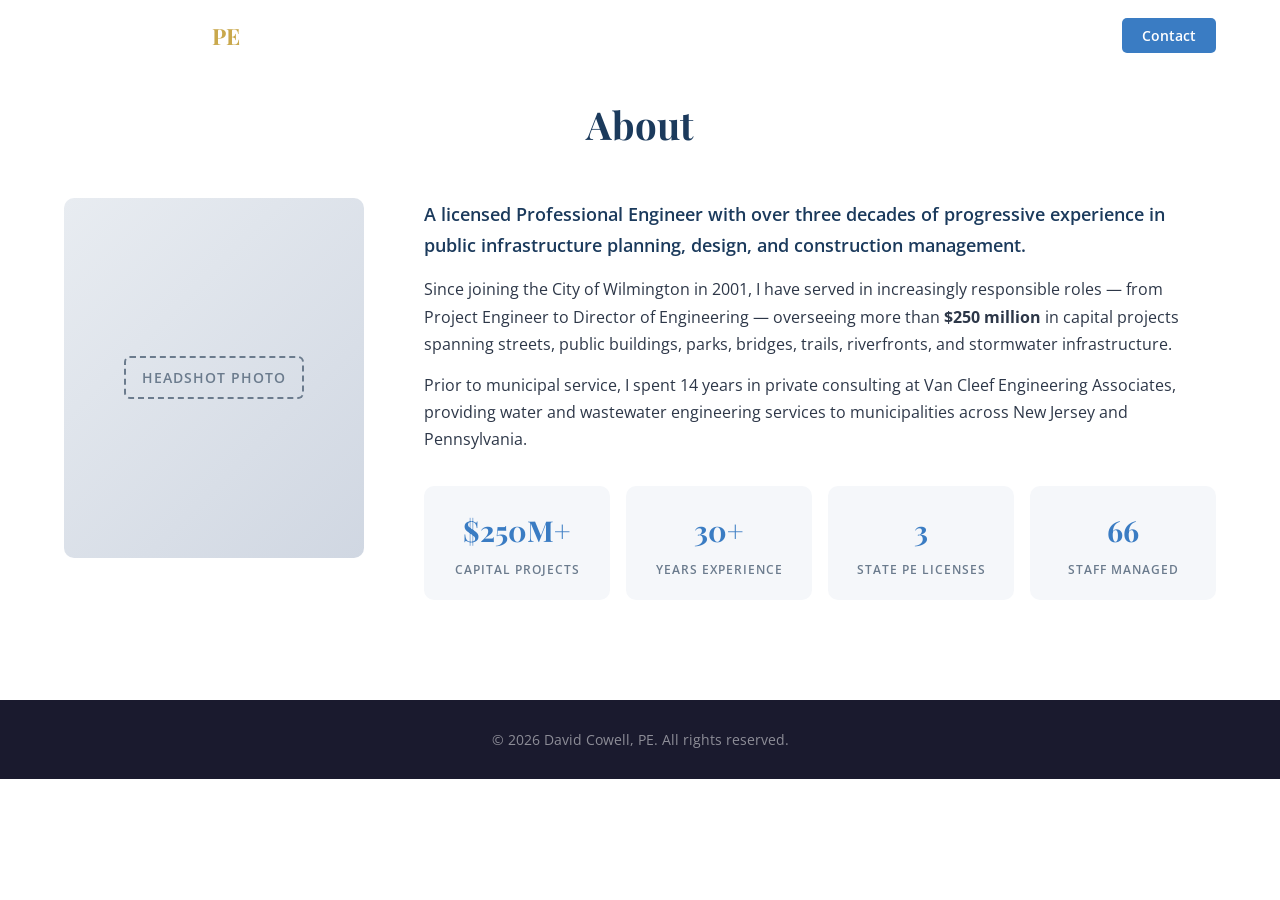
==== about.html @ f08626cd "Convert to multi-page application (MPA) with separate pages for each section" ====
<!DOCTYPE html>
<html lang="en">
<head>
  <meta charset="UTF-8">
  <meta name="viewport" content="width=device-width, initial-scale=1.0">
  <title>About | David Cowell, PE</title>
  <link rel="stylesheet" href="css/style.css">
  <link rel="preconnect" href="https://fonts.googleapis.com">
  <link rel="preconnect" href="https://fonts.gstatic.com" crossorigin>
  <link href="https://fonts.googleapis.com/css2?family=Playfair+Display:wght@400;700&family=Open+Sans:wght@300;400;600;700&display=swap" rel="stylesheet">
</head>
<body>

  <!-- ===================== NAVIGATION ===================== -->
  <nav id="navbar">
    <div class="nav-container">
      <a href="index.html" class="nav-logo">David Cowell, <span>PE</span></a>
      <button class="nav-toggle" aria-label="Toggle navigation">
        <span class="hamburger"></span>
      </button>
      <ul class="nav-links">
        <li><a href="about.html" class="active">About</a></li>
        <li><a href="experience.html">Experience</a></li>
        <li><a href="projects.html">Projects</a></li>
        <li><a href="skills.html">Expertise</a></li>
        <li><a href="education.html">Education</a></li>
        <li><a href="references.html">References</a></li>
        <li><a href="contact.html" class="nav-cta">Contact</a></li>
      </ul>
    </div>
  </nav>

  <!-- ===================== ABOUT ===================== -->
  <section id="about" class="section">
    <div class="container">
      <h2 class="section-title">About</h2>
      <div class="about-grid">
        <div class="about-photo">
          <!-- REPLACE: Add headshot image here -->
          <div class="placeholder-img" data-label="Headshot Photo"></div>
        </div>
        <div class="about-text">
          <p class="lead">A licensed Professional Engineer with over three decades of progressive experience in public infrastructure planning, design, and construction management.</p>
          <p>Since joining the City of Wilmington in 2001, I have served in increasingly responsible roles — from Project Engineer to Director of Engineering — overseeing more than <strong>$250 million</strong> in capital projects spanning streets, public buildings, parks, bridges, trails, riverfronts, and stormwater infrastructure.</p>
          <p>Prior to municipal service, I spent 14 years in private consulting at Van Cleef Engineering Associates, providing water and wastewater engineering services to municipalities across New Jersey and Pennsylvania.</p>
          <div class="about-stats">
            <div class="stat">
              <span class="stat-number">$250M+</span>
              <span class="stat-label">Capital Projects</span>
            </div>
            <div class="stat">
              <span class="stat-number">30+</span>
              <span class="stat-label">Years Experience</span>
            </div>
            <div class="stat">
              <span class="stat-number">3</span>
              <span class="stat-label">State PE Licenses</span>
            </div>
            <div class="stat">
              <span class="stat-number">66</span>
              <span class="stat-label">Staff Managed</span>
            </div>
          </div>
        </div>
      </div>
    </div>
  </section>

  <!-- ===================== FOOTER ===================== -->
  <footer id="footer">
    <div class="container">
      <p>&copy; 2026 David Cowell, PE. All rights reserved.</p>
    </div>
  </footer>

  <script src="js/main.js"></script>
</body>
</html>
---- css/style.css ----
/* ============================================================
   David Cowell, PE — Portfolio Website
   ============================================================ */

/* ---------- CSS Variables ---------- */
:root {
  --navy:       #1b3a5c;
  --navy-dark:  #122843;
  --navy-light: #2a5580;
  --blue:       #3a7cc3;
  --blue-light: #4a9ae6;
  --gold:       #c9a84c;
  --white:      #ffffff;
  --off-white:  #f5f7fa;
  --light-gray: #e8ecf1;
  --gray:       #6b7b8d;
  --dark:       #1a1a2e;
  --text:       #2d3748;
  --text-light: #718096;
  --shadow:     0 4px 20px rgba(0,0,0,.08);
  --shadow-lg:  0 12px 40px rgba(0,0,0,.12);
  --radius:     10px;
  --transition: .3s ease;
}

/* ---------- Reset & Base ---------- */
*, *::before, *::after { box-sizing: border-box; margin: 0; padding: 0; }

html {
  scroll-behavior: smooth;
  font-size: 16px;
}

body {
  font-family: 'Open Sans', Arial, sans-serif;
  color: var(--text);
  line-height: 1.7;
  background: var(--white);
  overflow-x: hidden;
}

h1, h2, h3, h4, h5 {
  font-family: 'Playfair Display', Georgia, serif;
  line-height: 1.3;
}

a {
  color: var(--blue);
  text-decoration: none;
  transition: color var(--transition);
}
a:hover { color: var(--blue-light); }

img {
  max-width: 100%;
  display: block;
}

ul { list-style: none; }

.container {
  max-width: 1200px;
  margin: 0 auto;
  padding: 0 24px;
}

/* ---------- Placeholder Images ---------- */
.placeholder-img {
  width: 100%;
  height: 100%;
  min-height: 220px;
  background: linear-gradient(135deg, var(--light-gray), #d0d7e2);
  display: flex;
  align-items: center;
  justify-content: center;
  border-radius: var(--radius);
  position: relative;
}
.placeholder-img::after {
  content: attr(data-label);
  font-size: .85rem;
  color: var(--gray);
  font-weight: 600;
  text-transform: uppercase;
  letter-spacing: 1px;
  padding: 8px 16px;
  border: 2px dashed var(--gray);
  border-radius: 6px;
}

/* ---------- Buttons ---------- */
.btn {
  display: inline-block;
  padding: 14px 32px;
  border-radius: 6px;
  font-weight: 600;
  font-size: .95rem;
  letter-spacing: .5px;
  cursor: pointer;
  transition: all var(--transition);
  border: 2px solid transparent;
}
.btn-primary {
  background: var(--blue);
  color: var(--white);
  border-color: var(--blue);
}
.btn-primary:hover {
  background: var(--navy);
  border-color: var(--navy);
  color: var(--white);
}
.btn-outline {
  background: transparent;
  color: var(--white);
  border-color: var(--white);
}
.btn-outline:hover {
  background: var(--white);
  color: var(--navy);
}
.btn-full { width: 100%; text-align: center; }

/* ============================================================
   NAVIGATION
   ============================================================ */
#navbar {
  position: fixed;
  top: 0; left: 0; right: 0;
  z-index: 1000;
  background: transparent;
  transition: background var(--transition), box-shadow var(--transition);
}
#navbar.scrolled {
  background: var(--navy-dark);
  box-shadow: 0 2px 20px rgba(0,0,0,.2);
}

.nav-container {
  max-width: 1200px;
  margin: 0 auto;
  padding: 0 24px;
  display: flex;
  align-items: center;
  justify-content: space-between;
  height: 72px;
}

.nav-logo {
  font-family: 'Playfair Display', serif;
  font-size: 1.4rem;
  color: var(--white);
  font-weight: 700;
}
.nav-logo:hover { color: var(--white); }
.nav-logo span { color: var(--gold); }

.nav-links {
  display: flex;
  gap: 28px;
  align-items: center;
}
.nav-links li a {
  color: rgba(255,255,255,.85);
  font-size: .9rem;
  font-weight: 600;
  padding: 6px 0;
  position: relative;
}
.nav-links li a::after {
  content: '';
  position: absolute;
  bottom: 0; left: 0;
  width: 0; height: 2px;
  background: var(--gold);
  transition: width var(--transition);
}
.nav-links li a:hover { color: var(--white); }
.nav-links li a:hover::after { width: 100%; }
.nav-links li a.nav-cta {
  background: var(--blue);
  color: var(--white);
  padding: 8px 20px;
  border-radius: 5px;
}
.nav-links li a.nav-cta::after { display: none; }
.nav-links li a.nav-cta:hover { background: var(--blue-light); }

/* Hamburger */
.nav-toggle {
  display: none;
  background: none;
  border: none;
  cursor: pointer;
  padding: 8px;
}
.hamburger,
.hamburger::before,
.hamburger::after {
  display: block;
  width: 26px;
  height: 2px;
  background: var(--white);
  border-radius: 2px;
  transition: all var(--transition);
  position: relative;
}
.hamburger::before,
.hamburger::after { content: ''; position: absolute; left: 0; }
.hamburger::before { top: -8px; }
.hamburger::after  { top: 8px; }

/* ============================================================
   HERO
   ============================================================ */
#hero {
  position: relative;
  min-height: 100vh;
  display: flex;
  align-items: center;
  justify-content: center;
  text-align: center;
  background: linear-gradient(135deg, var(--navy-dark) 0%, var(--navy) 50%, var(--navy-light) 100%);
  color: var(--white);
  overflow: hidden;
}

.hero-overlay {
  position: absolute;
  inset: 0;
  background: url('../images/hero-bg.jpg') center/cover no-repeat;
  opacity: .2;
}

.hero-content {
  position: relative;
  z-index: 2;
  max-width: 780px;
  padding: 0 24px;
}
.hero-content h1 {
  font-size: 3.8rem;
  margin-bottom: 12px;
  letter-spacing: 1px;
}
.hero-subtitle {
  font-size: 1.3rem;
  font-weight: 300;
  color: var(--gold);
  margin-bottom: 16px;
}
.hero-tagline {
  font-size: 1.05rem;
  color: rgba(255,255,255,.75);
  max-width: 600px;
  margin: 0 auto 36px;
  line-height: 1.8;
}
.hero-buttons {
  display: flex;
  gap: 16px;
  justify-content: center;
  flex-wrap: wrap;
}

/* ============================================================
   SECTIONS
   ============================================================ */
.section {
  padding: 100px 0;
}
.section-alt {
  background: var(--off-white);
}
.section-dark {
  background: var(--navy-dark);
  color: var(--white);
}
.section-title {
  text-align: center;
  font-size: 2.4rem;
  margin-bottom: 12px;
  color: var(--navy);
}
.section-title.light { color: var(--white); }
.section-subtitle {
  text-align: center;
  color: var(--text-light);
  max-width: 600px;
  margin: 0 auto 48px;
  font-size: 1.05rem;
}

/* ============================================================
   ABOUT
   ============================================================ */
.about-grid {
  display: grid;
  grid-template-columns: 300px 1fr;
  gap: 60px;
  align-items: start;
  margin-top: 48px;
}
.about-photo .placeholder-img {
  min-height: 360px;
  border-radius: var(--radius);
}
.about-text .lead {
  font-size: 1.15rem;
  font-weight: 600;
  color: var(--navy);
  margin-bottom: 16px;
}
.about-text p { margin-bottom: 14px; }

.about-stats {
  display: grid;
  grid-template-columns: repeat(4, 1fr);
  gap: 16px;
  margin-top: 32px;
}
.stat {
  text-align: center;
  padding: 20px 8px;
  background: var(--off-white);
  border-radius: var(--radius);
}
.stat-number {
  display: block;
  font-family: 'Playfair Display', serif;
  font-size: 1.8rem;
  font-weight: 700;
  color: var(--blue);
}
.stat-label {
  font-size: .78rem;
  color: var(--gray);
  text-transform: uppercase;
  letter-spacing: 1px;
  font-weight: 600;
  margin-top: 4px;
  display: block;
}

/* ============================================================
   TIMELINE (Experience)
   ============================================================ */
.timeline {
  position: relative;
  max-width: 840px;
  margin: 48px auto 0;
  padding-left: 40px;
}
.timeline::before {
  content: '';
  position: absolute;
  left: 12px; top: 0;
  width: 3px;
  height: 100%;
  background: var(--light-gray);
  border-radius: 3px;
}

.timeline-item {
  position: relative;
  margin-bottom: 40px;
}
.timeline-item::before {
  content: '';
  position: absolute;
  left: -34px; top: 8px;
  width: 14px; height: 14px;
  border-radius: 50%;
  background: var(--blue);
  border: 3px solid var(--white);
  box-shadow: 0 0 0 3px var(--blue);
}

.timeline-date {
  font-size: .82rem;
  font-weight: 700;
  color: var(--blue);
  text-transform: uppercase;
  letter-spacing: 1px;
  margin-bottom: 4px;
}

.timeline-content {
  background: var(--white);
  padding: 28px 32px;
  border-radius: var(--radius);
  box-shadow: var(--shadow);
}
.timeline-content h3 {
  font-size: 1.3rem;
  color: var(--navy);
  margin-bottom: 4px;
}
.timeline-org {
  color: var(--gray);
  font-size: .9rem;
  font-weight: 600;
  margin-bottom: 14px;
}
.timeline-content ul {
  padding-left: 20px;
  list-style: disc;
}
.timeline-content ul li {
  margin-bottom: 6px;
  font-size: .92rem;
  color: var(--text);
}

/* ============================================================
   PROJECTS
   ============================================================ */
.project-filters {
  display: flex;
  justify-content: center;
  gap: 10px;
  margin-bottom: 40px;
  flex-wrap: wrap;
}
.filter-btn {
  padding: 8px 22px;
  border: 2px solid var(--light-gray);
  background: var(--white);
  border-radius: 30px;
  font-size: .85rem;
  font-weight: 600;
  cursor: pointer;
  color: var(--text);
  transition: all var(--transition);
}
.filter-btn:hover,
.filter-btn.active {
  background: var(--blue);
  border-color: var(--blue);
  color: var(--white);
}

.projects-grid {
  display: grid;
  grid-template-columns: repeat(auto-fill, minmax(350px, 1fr));
  gap: 32px;
}

.project-card {
  background: var(--white);
  border-radius: var(--radius);
  overflow: hidden;
  box-shadow: var(--shadow);
  transition: transform var(--transition), box-shadow var(--transition);
}
.project-card:hover {
  transform: translateY(-6px);
  box-shadow: var(--shadow-lg);
}

.project-img {
  height: 220px;
  overflow: hidden;
}
.project-img .placeholder-img {
  border-radius: 0;
  min-height: 220px;
}

.project-info {
  padding: 24px 28px 28px;
}
.project-tag {
  display: inline-block;
  font-size: .72rem;
  font-weight: 700;
  text-transform: uppercase;
  letter-spacing: 1.5px;
  color: var(--blue);
  background: rgba(58,124,195,.08);
  padding: 4px 12px;
  border-radius: 20px;
  margin-bottom: 10px;
}
.project-info h3 {
  font-size: 1.15rem;
  color: var(--navy);
  margin-bottom: 10px;
}
.project-info p {
  font-size: .9rem;
  color: var(--text-light);
  margin-bottom: 12px;
}
.project-meta {
  display: flex;
  gap: 24px;
  font-size: .85rem;
  color: var(--text);
  margin-bottom: 12px;
}
.project-link {
  font-weight: 600;
  font-size: .9rem;
}

.project-placeholder {
  opacity: .55;
}

/* ============================================================
   CLIENTS
   ============================================================ */
.clients-grid {
  display: grid;
  grid-template-columns: repeat(auto-fill, minmax(350px, 1fr));
  gap: 24px;
}

.client-card {
  background: var(--white);
  padding: 28px;
  border-radius: var(--radius);
  box-shadow: var(--shadow);
  border-left: 4px solid var(--blue);
}
.client-card h4 {
  font-size: 1.05rem;
  color: var(--navy);
  margin-bottom: 4px;
}
.client-location {
  display: inline-block;
  font-size: .8rem;
  font-weight: 600;
  color: var(--blue);
  margin-bottom: 10px;
  text-transform: uppercase;
  letter-spacing: .5px;
}
.client-card p {
  font-size: .88rem;
  color: var(--text-light);
  line-height: 1.7;
}

/* ============================================================
   SKILLS / EXPERTISE
   ============================================================ */
.skills-grid {
  display: grid;
  grid-template-columns: repeat(auto-fill, minmax(320px, 1fr));
  gap: 28px;
  margin-top: 48px;
}

.skill-card {
  background: var(--off-white);
  padding: 36px 28px;
  border-radius: var(--radius);
  text-align: center;
  transition: transform var(--transition), box-shadow var(--transition);
}
.skill-card:hover {
  transform: translateY(-4px);
  box-shadow: var(--shadow);
}
.skill-icon {
  font-size: 2.4rem;
  margin-bottom: 16px;
}
.skill-card h4 {
  font-size: 1.05rem;
  color: var(--navy);
  margin-bottom: 10px;
}
.skill-card p {
  font-size: .88rem;
  color: var(--text-light);
}

/* ============================================================
   EDUCATION
   ============================================================ */
.education-grid {
  display: grid;
  grid-template-columns: 1fr 1fr;
  gap: 48px;
  margin-top: 48px;
}

.edu-heading {
  font-size: 1.3rem;
  color: var(--navy);
  margin-bottom: 24px;
  padding-bottom: 10px;
  border-bottom: 2px solid var(--light-gray);
}

.edu-card {
  background: var(--white);
  padding: 24px 28px;
  border-radius: var(--radius);
  box-shadow: var(--shadow);
  margin-bottom: 20px;
}
.edu-card h4 {
  font-size: 1.05rem;
  color: var(--navy);
  margin-bottom: 4px;
}
.edu-location {
  font-size: .85rem;
  color: var(--blue);
  font-weight: 600;
  margin-bottom: 8px;
}
.edu-degree {
  font-size: .92rem;
  color: var(--text);
  margin-bottom: 4px;
}
.edu-honors {
  font-size: .85rem;
  color: var(--gold);
  font-weight: 600;
}

.license-cards {
  display: flex;
  flex-direction: column;
  gap: 16px;
}
.license-card {
  display: flex;
  justify-content: space-between;
  align-items: center;
  background: var(--white);
  padding: 20px 28px;
  border-radius: var(--radius);
  box-shadow: var(--shadow);
}
.license-state {
  font-family: 'Playfair Display', serif;
  font-size: 1.1rem;
  font-weight: 700;
  color: var(--navy);
}
.license-year {
  font-size: 1rem;
  font-weight: 700;
  color: var(--blue);
  background: rgba(58,124,195,.08);
  padding: 6px 16px;
  border-radius: 20px;
}

/* ============================================================
   REFERENCES
   ============================================================ */
.references-grid {
  display: grid;
  grid-template-columns: repeat(auto-fill, minmax(300px, 1fr));
  gap: 28px;
}

.ref-card {
  background: var(--off-white);
  padding: 32px 28px;
  border-radius: var(--radius);
  text-align: center;
  transition: transform var(--transition);
}
.ref-card:hover { transform: translateY(-4px); }
.ref-card h4 {
  font-size: 1.15rem;
  color: var(--navy);
  margin-bottom: 4px;
}
.ref-title {
  font-weight: 600;
  color: var(--text);
  font-size: .9rem;
}
.ref-org {
  color: var(--gray);
  font-size: .85rem;
  margin-bottom: 14px;
}
.ref-contact {
  font-size: .88rem;
  margin-bottom: 4px;
}
.ref-contact a {
  color: var(--blue);
}

/* ============================================================
   CONTACT
   ============================================================ */
.contact-grid {
  display: grid;
  grid-template-columns: 1fr 1fr;
  gap: 60px;
  margin-top: 48px;
}

.contact-item {
  display: flex;
  gap: 20px;
  margin-bottom: 32px;
  align-items: flex-start;
}
.contact-icon {
  font-size: 1.8rem;
  flex-shrink: 0;
}
.contact-item h4 {
  font-family: 'Open Sans', sans-serif;
  font-size: .85rem;
  text-transform: uppercase;
  letter-spacing: 1px;
  color: rgba(255,255,255,.5);
  margin-bottom: 4px;
}
.contact-item a,
.contact-item p {
  color: var(--white);
  font-size: 1rem;
}
.contact-item a:hover { color: var(--gold); }

.contact-form .form-group {
  margin-bottom: 16px;
}
.contact-form input,
.contact-form textarea {
  width: 100%;
  padding: 14px 18px;
  border: 2px solid rgba(255,255,255,.15);
  border-radius: 6px;
  background: rgba(255,255,255,.06);
  color: var(--white);
  font-size: .95rem;
  font-family: 'Open Sans', sans-serif;
  transition: border-color var(--transition);
}
.contact-form input::placeholder,
.contact-form textarea::placeholder {
  color: rgba(255,255,255,.4);
}
.contact-form input:focus,
.contact-form textarea:focus {
  outline: none;
  border-color: var(--blue);
}

/* ============================================================
   FOOTER
   ============================================================ */
#footer {
  background: var(--dark);
  color: rgba(255,255,255,.5);
  text-align: center;
  padding: 28px 0;
  font-size: .85rem;
}

/* ============================================================
   SCROLL ANIMATIONS
   ============================================================ */
.animate-in {
  opacity: 0;
  transform: translateY(30px);
  transition: opacity .6s ease, transform .6s ease;
}
.animate-in.visible {
  opacity: 1;
  transform: translateY(0);
}

/* Stagger children slightly */
.project-card.animate-in:nth-child(2) { transition-delay: .1s; }
.project-card.animate-in:nth-child(3) { transition-delay: .2s; }
.stat.animate-in:nth-child(2) { transition-delay: .1s; }
.stat.animate-in:nth-child(3) { transition-delay: .2s; }
.stat.animate-in:nth-child(4) { transition-delay: .3s; }

/* Active nav link */
.nav-links li a.active-link { color: var(--gold); }
.nav-links li a.active-link::after { width: 100%; background: var(--gold); }

/* ============================================================
   RESPONSIVE
   ============================================================ */
@media (max-width: 968px) {
  .about-grid {
    grid-template-columns: 1fr;
    gap: 32px;
  }
  .about-photo { max-width: 300px; margin: 0 auto; }
  .about-stats { grid-template-columns: repeat(2, 1fr); }
  .education-grid { grid-template-columns: 1fr; gap: 32px; }
  .contact-grid  { grid-template-columns: 1fr; gap: 40px; }
}

@media (max-width: 768px) {
  .hero-content h1 { font-size: 2.6rem; }
  .hero-subtitle  { font-size: 1.1rem; }
  .section { padding: 72px 0; }
  .section-title { font-size: 2rem; }

  /* Nav */
  .nav-toggle { display: block; }
  .nav-links {
    position: fixed;
    top: 72px;
    right: -100%;
    width: 260px;
    height: calc(100vh - 72px);
    flex-direction: column;
    background: var(--navy-dark);
    padding: 32px 28px;
    gap: 0;
    transition: right var(--transition);
  }
  .nav-links.open { right: 0; }
  .nav-links li { width: 100%; }
  .nav-links li a {
    display: block;
    padding: 12px 0;
    border-bottom: 1px solid rgba(255,255,255,.08);
  }
  .nav-links li a.nav-cta {
    text-align: center;
    margin-top: 16px;
  }

  .projects-grid,
  .clients-grid,
  .skills-grid {
    grid-template-columns: 1fr;
  }

  .timeline { padding-left: 28px; }
  .timeline-item::before { left: -22px; width: 10px; height: 10px; }
  .timeline::before { left: 0; }
}

@media (max-width: 480px) {
  .hero-content h1 { font-size: 2rem; }
  .about-stats { grid-template-columns: repeat(2, 1fr); }
  .hero-buttons { flex-direction: column; }
  .btn { padding: 12px 24px; }
}
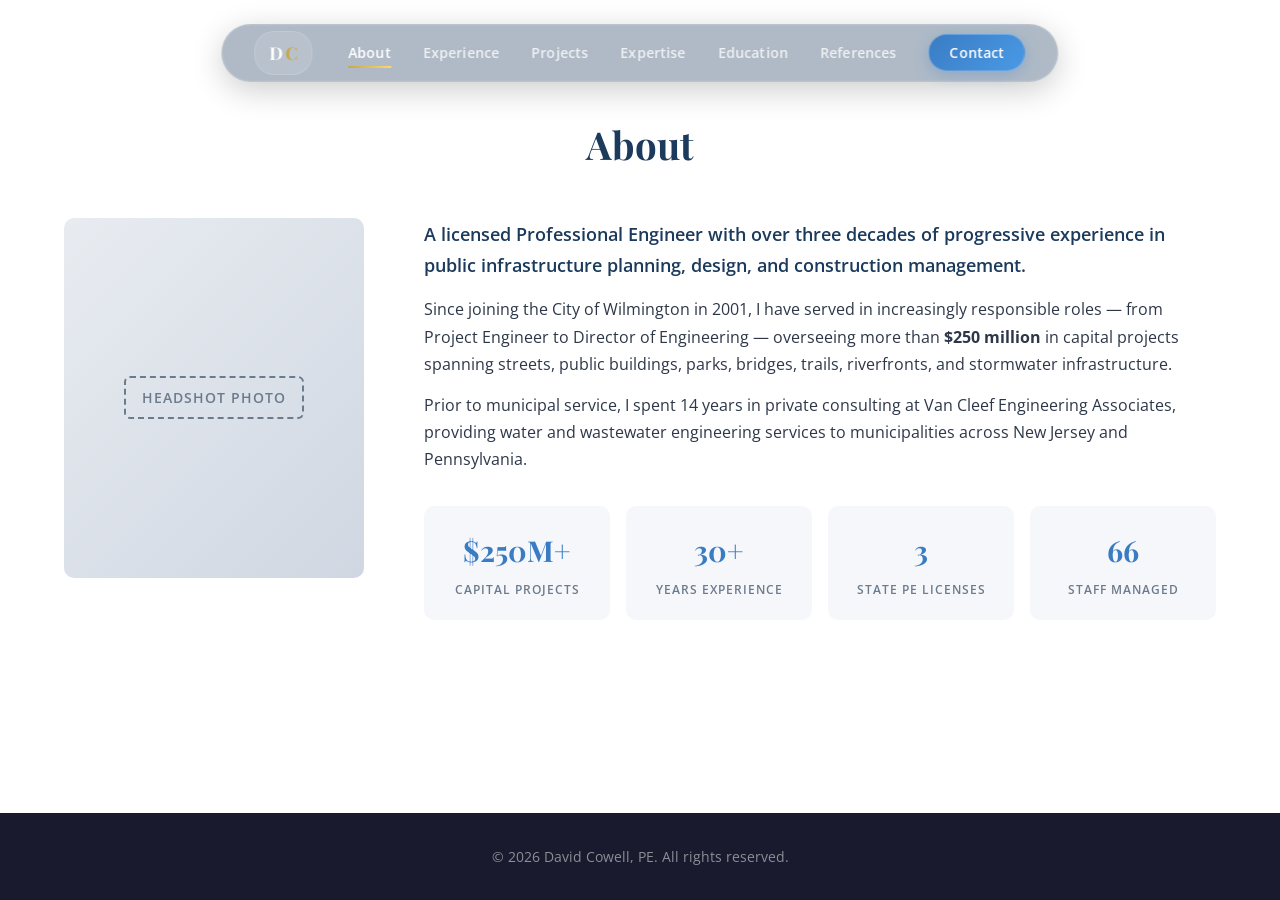
==== commit 7329718f: "Fix navbar: reduce height, change logo to DC, fix spacing and footer" ====
--- a/about.html
+++ b/about.html
@@ -14,7 +14,7 @@
   <!-- ===================== NAVIGATION ===================== -->
   <nav id="navbar">
     <div class="nav-container">
-      <a href="index.html" class="nav-logo">David Cowell, <span>PE</span></a>
+      <a href="index.html" class="nav-logo">D<span>C</span></a>
       <button class="nav-toggle" aria-label="Toggle navigation">
         <span class="hamburger"></span>
       </button>
--- a/css/style.css
+++ b/css/style.css
@@ -29,6 +29,7 @@
 html {
   scroll-behavior: smooth;
   font-size: 16px;
+  height: 100%;
 }
 
 body {
@@ -37,6 +38,9 @@
   line-height: 1.7;
   background: var(--white);
   overflow-x: hidden;
+  min-height: 100vh;
+  display: flex;
+  flex-direction: column;
 }
 
 h1, h2, h3, h4, h5 {
@@ -122,93 +126,160 @@
 .btn-full { width: 100%; text-align: center; }
 
 /* ============================================================
-   NAVIGATION
+   NAVIGATION - Apple-Style Dynamic Island
    ============================================================ */
 #navbar {
   position: fixed;
-  top: 0; left: 0; right: 0;
-  z-index: 1000;
-  background: transparent;
-  transition: background var(--transition), box-shadow var(--transition);
-}
-#navbar.scrolled {
-  background: var(--navy-dark);
-  box-shadow: 0 2px 20px rgba(0,0,0,.2);
+  top: 24px;
+  left: 50%;
+  transform: translateX(-50%);
+  z-index: 3000;
+  padding: 0;
+  transition: all 0.4s cubic-bezier(0.4, 0, 0.2, 1);
 }
 
 .nav-container {
-  max-width: 1200px;
-  margin: 0 auto;
-  padding: 0 24px;
   display: flex;
   align-items: center;
-  justify-content: space-between;
-  height: 72px;
+  justify-content: center;
+  gap: 36px;
+  max-width: none;
+  width: fit-content;
+  margin: 0;
+  padding: 6px 32px;
+  /* Glassmorphism effect */
+  background: rgba(27, 58, 92, 0.35);
+  backdrop-filter: blur(16px);
+  -webkit-backdrop-filter: blur(16px);
+  border: 1px solid rgba(255, 255, 255, 0.15);
+  border-radius: 50px;
+  box-shadow: 0 8px 32px rgba(0, 0, 0, 0.2), 
+              0 0 0 1px rgba(255, 255, 255, 0.05) inset;
 }
 
 .nav-logo {
+  display: flex;
+  align-items: center;
+  justify-content: center;
   font-family: 'Playfair Display', serif;
-  font-size: 1.4rem;
+  font-size: 1.1rem;
   color: var(--white);
   font-weight: 700;
-}
-.nav-logo:hover { color: var(--white); }
-.nav-logo span { color: var(--gold); }
+  padding: 6px 14px;
+  border-radius: 20px;
+  background: rgba(255, 255, 255, 0.1);
+  border: 1px solid rgba(255, 255, 255, 0.15);
+  transition: all 0.3s ease;
+  letter-spacing: 0.5px;
+}
+.nav-logo:hover { 
+  color: var(--white);
+  background: rgba(255, 255, 255, 0.2);
+  border-color: rgba(255, 255, 255, 0.3);
+  transform: scale(1.05);
+}
+.nav-logo span { 
+  color: var(--gold);
+  transition: all 0.3s ease;
+  margin-left: 1px;
+}
+.nav-logo:hover span {
+  color: #ffd966;
+}
 
 .nav-links {
   display: flex;
-  gap: 28px;
+  gap: 32px;
   align-items: center;
+  list-style: none;
 }
 .nav-links li a {
-  color: rgba(255,255,255,.85);
-  font-size: .9rem;
+  color: rgba(255,255,255,0.8);
+  font-size: 0.9rem;
   font-weight: 600;
   padding: 6px 0;
   position: relative;
+  letter-spacing: 0.01em;
+  transition: all 0.2s ease;
 }
 .nav-links li a::after {
   content: '';
   position: absolute;
-  bottom: 0; left: 0;
-  width: 0; height: 2px;
-  background: var(--gold);
-  transition: width var(--transition);
-}
-.nav-links li a:hover { color: var(--white); }
-.nav-links li a:hover::after { width: 100%; }
+  bottom: 0; 
+  left: 0;
+  width: 0; 
+  height: 2px;
+  background: linear-gradient(90deg, var(--gold) 0%, #ffd966 100%);
+  transition: width 0.3s cubic-bezier(0.4, 0, 0.2, 1);
+}
+.nav-links li a:hover { 
+  color: var(--white); 
+}
+.nav-links li a:hover::after,
+.nav-links li a.active::after { 
+  width: 100%; 
+}
+.nav-links li a.active {
+  color: var(--white);
+}
 .nav-links li a.nav-cta {
-  background: var(--blue);
+  background: linear-gradient(135deg, var(--blue) 0%, var(--blue-light) 100%);
   color: var(--white);
   padding: 8px 20px;
-  border-radius: 5px;
+  border-radius: 20px;
+  border: 1px solid rgba(255, 255, 255, 0.2);
+  box-shadow: 0 4px 16px rgba(58, 124, 195, 0.3);
 }
 .nav-links li a.nav-cta::after { display: none; }
-.nav-links li a.nav-cta:hover { background: var(--blue-light); }
+.nav-links li a.nav-cta:hover { 
+  background: linear-gradient(135deg, var(--blue-light) 0%, #5bb0ff 100%);
+  transform: translateY(-2px);
+  box-shadow: 0 6px 20px rgba(58, 124, 195, 0.4);
+}
 
 /* Hamburger */
 .nav-toggle {
   display: none;
-  background: none;
-  border: none;
+  flex-direction: column;
+  gap: 5px;
+  background: rgba(255, 255, 255, 0.1);
+  border: 1px solid rgba(255, 255, 255, 0.2);
+  border-radius: 8px;
   cursor: pointer;
   padding: 8px;
+  transition: all 0.3s ease;
+}
+.nav-toggle:hover {
+  background: rgba(255, 255, 255, 0.15);
 }
 .hamburger,
 .hamburger::before,
 .hamburger::after {
   display: block;
-  width: 26px;
+  width: 24px;
   height: 2px;
   background: var(--white);
   border-radius: 2px;
-  transition: all var(--transition);
+  transition: all 0.3s ease;
   position: relative;
 }
 .hamburger::before,
 .hamburger::after { content: ''; position: absolute; left: 0; }
-.hamburger::before { top: -8px; }
-.hamburger::after  { top: 8px; }
+.hamburger::before { top: -7px; }
+.hamburger::after  { top: 7px; }
+
+/* Mobile menu open state */
+.nav-toggle.open .hamburger {
+  background: transparent;
+}
+.nav-toggle.open .hamburger::before {
+  transform: rotate(45deg);
+  top: 0;
+}
+.nav-toggle.open .hamburger::after {
+  transform: rotate(-45deg);
+  top: 0;
+}
 
 /* ============================================================
    HERO
@@ -267,7 +338,8 @@
    SECTIONS
    ============================================================ */
 .section {
-  padding: 100px 0;
+  padding: 120px 0 100px;
+  flex: 1 0 auto;
 }
 .section-alt {
   background: var(--off-white);
@@ -762,8 +834,9 @@
   background: var(--dark);
   color: rgba(255,255,255,.5);
   text-align: center;
-  padding: 28px 0;
+  padding: 32px 0;
   font-size: .85rem;
+  margin-top: auto;
 }
 
 /* ============================================================
@@ -794,6 +867,63 @@
    RESPONSIVE
    ============================================================ */
 @media (max-width: 968px) {
+  #navbar {
+    top: 16px;
+  }
+  .nav-container {
+    padding: 6px 32px;
+    gap: 36px;
+  }
+  .nav-toggle {
+    display: flex;
+  }
+  .nav-links {
+    position: fixed;
+    top: 88px;
+    left: 50%;
+    transform: translateX(-50%) translateY(-10px);
+    width: 90vw;
+    max-width: 360px;
+    height: auto;
+    max-height: calc(100vh - 120px);
+    flex-direction: column;
+    align-items: flex-start;
+    gap: 16px;
+    padding: 24px;
+    /* Enhanced glassmorphism for mobile menu */
+    background: rgba(27, 58, 92, 0.98);
+    backdrop-filter: blur(24px);
+    -webkit-backdrop-filter: blur(24px);
+    border: 1px solid rgba(255, 255, 255, 0.2);
+    border-radius: 20px;
+    box-shadow: 0 12px 48px rgba(0, 0, 0, 0.3);
+    transition: opacity 0.3s ease, visibility 0.3s ease, transform 0.3s ease;
+    opacity: 0;
+    visibility: hidden;
+  }
+  .nav-links.open { 
+    opacity: 1;
+    visibility: visible;
+    transform: translateX(-50%) translateY(0);
+  }
+  .nav-links li { 
+    width: 100%; 
+  }
+  .nav-links li a {
+    display: block;
+    padding: 14px 0;
+    font-size: 1.05rem;
+    border-bottom: 1px solid rgba(255,255,255,.08);
+  }
+  .nav-links li:last-child a {
+    border-bottom: none;
+  }
+  .nav-links li a.nav-cta {
+    text-align: center;
+    margin-top: 8px;
+    padding: 12px 24px;
+  }
+
   .about-grid {
     grid-template-columns: 1fr;
     gap: 32px;
@@ -805,36 +935,26 @@
 }
 
 @media (max-width: 768px) {
+  #navbar {
+    top: 12px;
+  }
+  .nav-container {
+    padding: 6px 24px;
+    gap: 20px;
+  }
+  .nav-logo {
+    font-size: 1.2rem;
+    padding: 6px 12px;
+  }
+  .nav-links {
+    width: calc(100vw - 32px);
+    max-width: none;
+  }
+
   .hero-content h1 { font-size: 2.6rem; }
   .hero-subtitle  { font-size: 1.1rem; }
   .section { padding: 72px 0; }
   .section-title { font-size: 2rem; }
-
-  /* Nav */
-  .nav-toggle { display: block; }
-  .nav-links {
-    position: fixed;
-    top: 72px;
-    right: -100%;
-    width: 260px;
-    height: calc(100vh - 72px);
-    flex-direction: column;
-    background: var(--navy-dark);
-    padding: 32px 28px;
-    gap: 0;
-    transition: right var(--transition);
-  }
-  .nav-links.open { right: 0; }
-  .nav-links li { width: 100%; }
-  .nav-links li a {
-    display: block;
-    padding: 12px 0;
-    border-bottom: 1px solid rgba(255,255,255,.08);
-  }
-  .nav-links li a.nav-cta {
-    text-align: center;
-    margin-top: 16px;
-  }
 
   .projects-grid,
   .clients-grid,
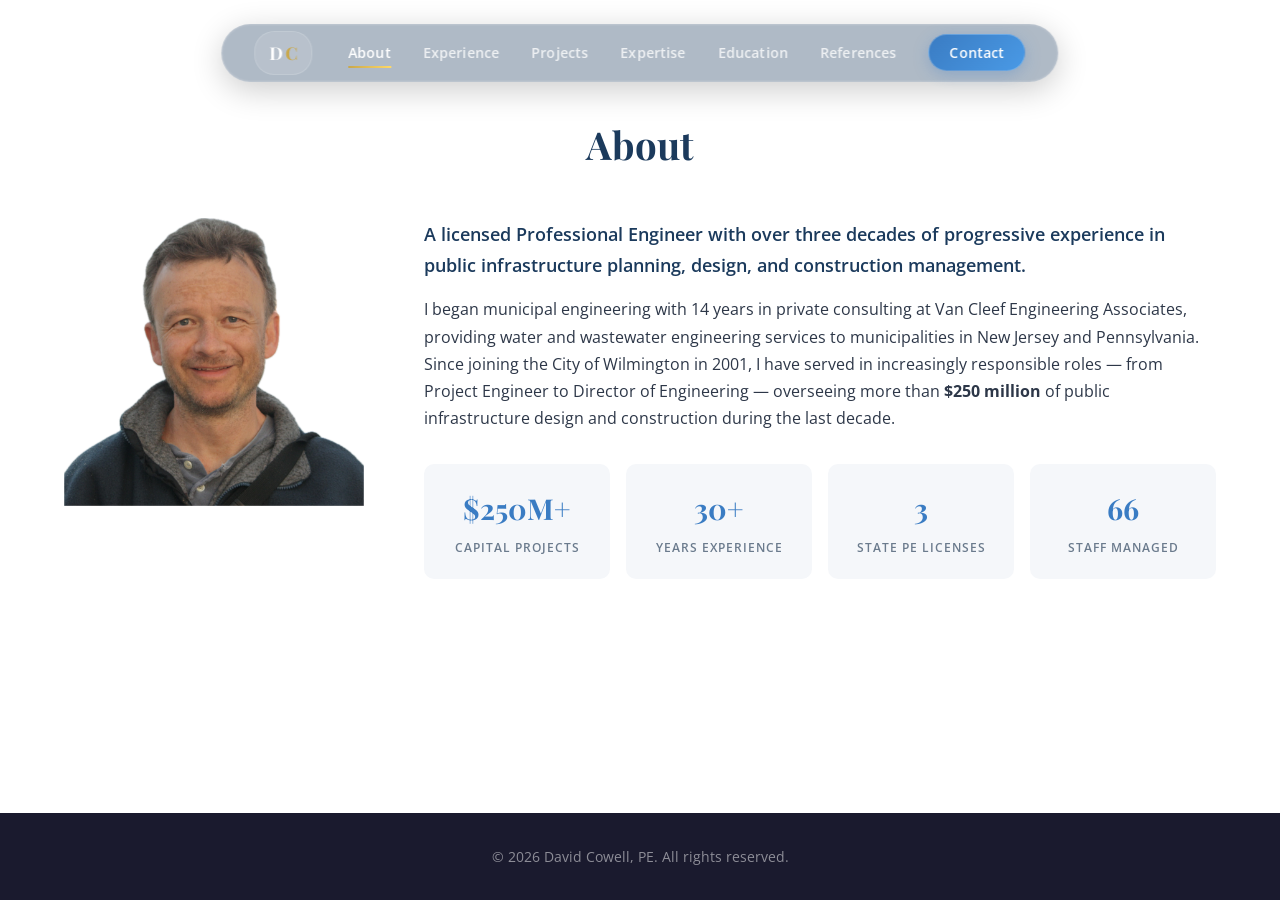
==== commit 1b8f4ad1: "Update content: Add water/wastewater to tagline, revise about section, update Van Cleef consulting c" ====
--- a/about.html
+++ b/about.html
@@ -37,12 +37,11 @@
       <div class="about-grid">
         <div class="about-photo">
           <!-- REPLACE: Add headshot image here -->
-          <div class="placeholder-img" data-label="Headshot Photo"></div>
+          <img src="/images/headshot.png" alt="Headshot Photo">
         </div>
         <div class="about-text">
           <p class="lead">A licensed Professional Engineer with over three decades of progressive experience in public infrastructure planning, design, and construction management.</p>
-          <p>Since joining the City of Wilmington in 2001, I have served in increasingly responsible roles — from Project Engineer to Director of Engineering — overseeing more than <strong>$250 million</strong> in capital projects spanning streets, public buildings, parks, bridges, trails, riverfronts, and stormwater infrastructure.</p>
-          <p>Prior to municipal service, I spent 14 years in private consulting at Van Cleef Engineering Associates, providing water and wastewater engineering services to municipalities across New Jersey and Pennsylvania.</p>
+          <p>I began municipal engineering with 14 years in private consulting at Van Cleef Engineering Associates, providing water and wastewater engineering services to municipalities in New Jersey and Pennsylvania. Since joining the City of Wilmington in 2001, I have served in increasingly responsible roles — from Project Engineer to Director of Engineering — overseeing more than <strong>$250 million</strong> of public infrastructure design and construction during the last decade.</p>
           <div class="about-stats">
             <div class="stat">
               <span class="stat-number">$250M+</span>
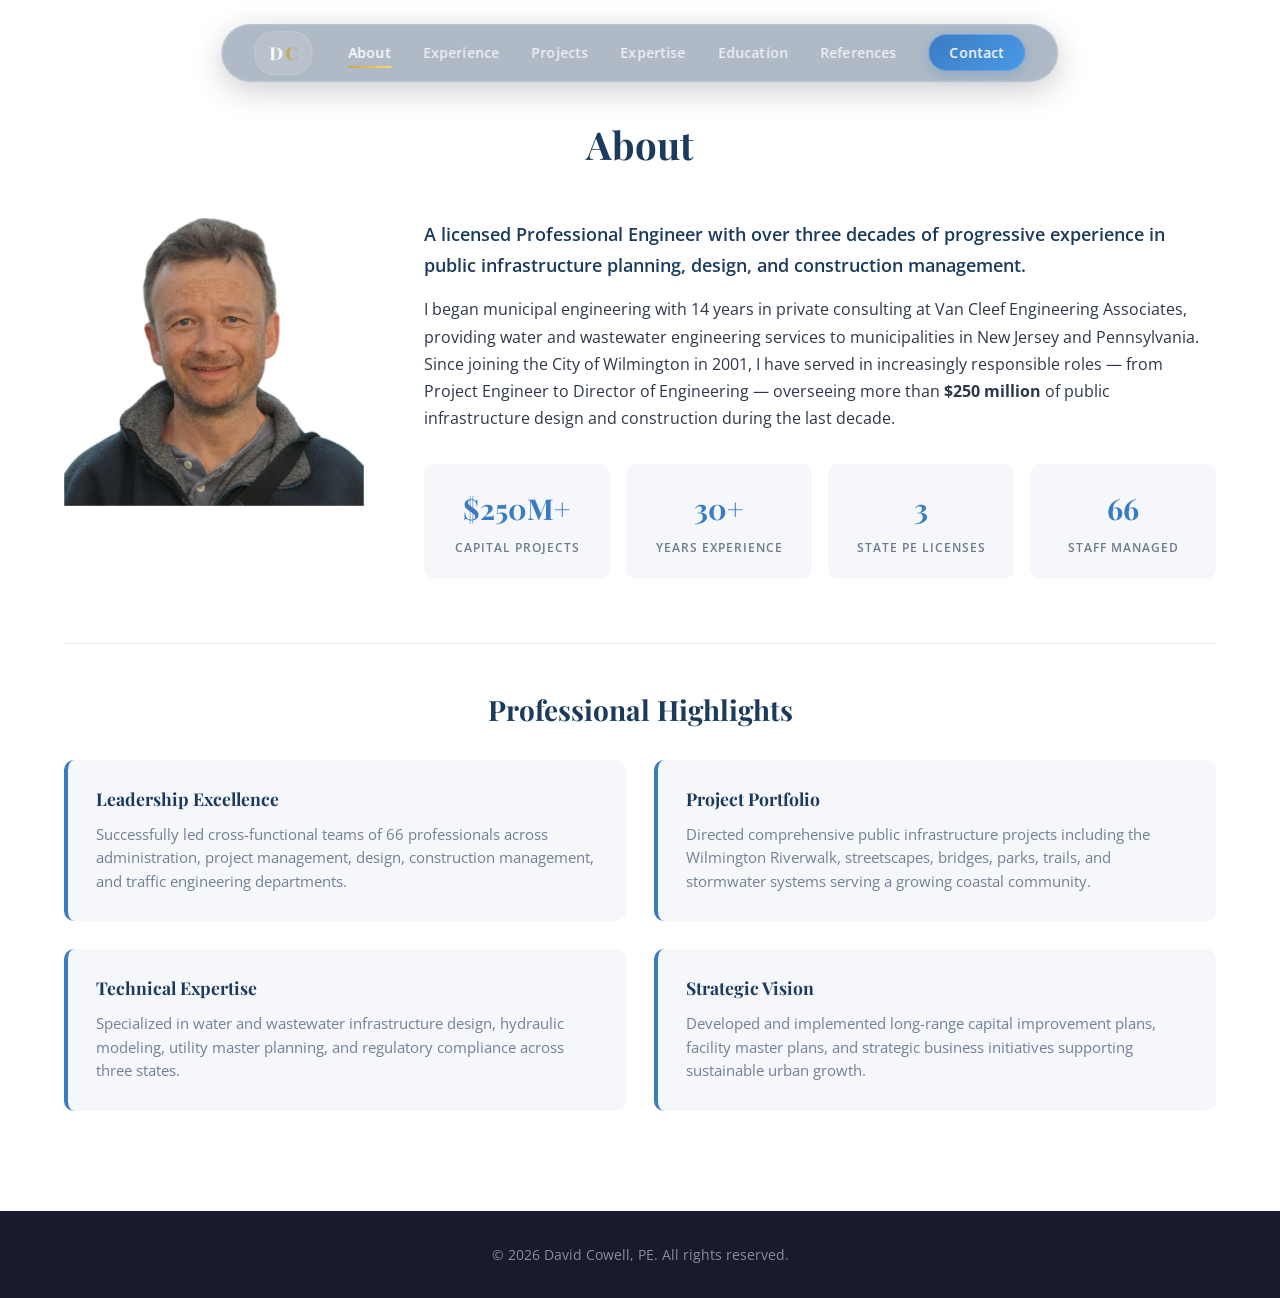
==== commit bbb695b7: "Fix icons with CSS-based design, add landing page image, expand about/education/references pages wit" ====
--- a/about.html
+++ b/about.html
@@ -62,6 +62,29 @@
           </div>
         </div>
       </div>
+
+      <!-- Professional Highlights -->
+      <div class="highlights-section">
+        <h3 class="highlights-title">Professional Highlights</h3>
+        <div class="highlights-grid">
+          <div class="highlight-item">
+            <h4>Leadership Excellence</h4>
+            <p>Successfully led cross-functional teams of 66 professionals across administration, project management, design, construction management, and traffic engineering departments.</p>
+          </div>
+          <div class="highlight-item">
+            <h4>Project Portfolio</h4>
+            <p>Directed comprehensive public infrastructure projects including the Wilmington Riverwalk, streetscapes, bridges, parks, trails, and stormwater systems serving a growing coastal community.</p>
+          </div>
+          <div class="highlight-item">
+            <h4>Technical Expertise</h4>
+            <p>Specialized in water and wastewater infrastructure design, hydraulic modeling, utility master planning, and regulatory compliance across three states.</p>
+          </div>
+          <div class="highlight-item">
+            <h4>Strategic Vision</h4>
+            <p>Developed and implemented long-range capital improvement plans, facility master plans, and strategic business initiatives supporting sustainable urban growth.</p>
+          </div>
+        </div>
+      </div>
     </div>
   </section>
 
--- a/css/style.css
+++ b/css/style.css
@@ -299,8 +299,8 @@
 .hero-overlay {
   position: absolute;
   inset: 0;
-  background: url('../images/hero-bg.jpg') center/cover no-repeat;
-  opacity: .2;
+  background: url('../images/landing_page.png') center/cover no-repeat;
+  opacity: .3;
 }
 
 .hero-content {
@@ -412,6 +412,131 @@
   font-weight: 600;
   margin-top: 4px;
   display: block;
+}
+
+/* Highlights Section */
+.highlights-section {
+  margin-top: 64px;
+  padding-top: 48px;
+  border-top: 1px solid rgba(27, 58, 92, 0.1);
+}
+.highlights-title {
+  font-size: 1.75rem;
+  color: var(--navy);
+  margin-bottom: 32px;
+  text-align: center;
+}
+.highlights-grid {
+  display: grid;
+  grid-template-columns: repeat(2, 1fr);
+  gap: 28px;
+}
+.highlight-item {
+  background: var(--off-white);
+  padding: 28px;
+  border-radius: var(--radius);
+  border-left: 4px solid var(--blue);
+}
+.highlight-item h4 {
+  font-size: 1.1rem;
+  color: var(--navy);
+  margin-bottom: 12px;
+}
+.highlight-item p {
+  font-size: .92rem;
+  color: var(--text-light);
+  line-height: 1.6;
+}
+
+/* Qualifications Section */
+.qualifications-section {
+  margin-top: 64px;
+  padding: 48px 40px;
+  background: var(--off-white);
+  border-radius: var(--radius);
+}
+.qual-title {
+  font-size: 1.75rem;
+  color: var(--navy);
+  margin-bottom: 32px;
+  text-align: center;
+}
+.qual-content {
+  display: grid;
+  grid-template-columns: repeat(2, 1fr);
+  gap: 48px;
+}
+.qual-column h4 {
+  font-size: 1.15rem;
+  color: var(--navy);
+  margin-bottom: 16px;
+  padding-bottom: 12px;
+  border-bottom: 2px solid var(--gold);
+}
+.qual-list {
+  list-style: none;
+  padding: 0;
+}
+.qual-list li {
+  padding: 10px 0 10px 24px;
+  position: relative;
+  font-size: .92rem;
+  color: var(--text-light);
+  line-height: 1.6;
+}
+.qual-list li::before {
+  content: '▸';
+  position: absolute;
+  left: 0;
+  color: var(--blue);
+  font-weight: bold;
+}
+
+/* Recommendations Section */
+.recommendations-section {
+  margin-top: 64px;
+}
+.recommendations-title {
+  font-size: 1.75rem;
+  color: var(--navy);
+  margin-bottom: 32px;
+  text-align: center;
+}
+.testimonials-grid {
+  display: grid;
+  grid-template-columns: repeat(3, 1fr);
+  gap: 24px;
+  margin-bottom: 32px;
+}
+.testimonial-card {
+  background: var(--off-white);
+  padding: 28px;
+  border-radius: var(--radius);
+  border-top: 4px solid var(--gold);
+}
+.testimonial-text {
+  font-size: .95rem;
+  color: var(--text-light);
+  line-height: 1.7;
+  font-style: italic;
+  margin-bottom: 16px;
+}
+.testimonial-author {
+  font-size: .85rem;
+  color: var(--navy);
+  font-weight: 600;
+  text-align: right;
+}
+.ref-note {
+  background: rgba(27, 58, 92, 0.05);
+  padding: 20px 28px;
+  border-radius: var(--radius);
+  border-left: 4px solid var(--blue);
+}
+.ref-note p {
+  font-size: .9rem;
+  color: var(--text-light);
+  margin: 0;
 }
 
 /* ============================================================
@@ -638,9 +763,70 @@
   box-shadow: var(--shadow);
 }
 .skill-icon {
-  font-size: 2.4rem;
-  margin-bottom: 16px;
-}
+  width: 80px;
+  height: 80px;
+  margin: 0 auto 20px;
+  border-radius: 50%;
+  display: flex;
+  align-items: center;
+  justify-content: center;
+  position: relative;
+  transition: transform var(--transition);
+}
+.skill-card:hover .skill-icon {
+  transform: scale(1.1) rotate(5deg);
+}
+
+/* Icon styles */
+.icon-gear {
+  background: linear-gradient(135deg, #1b3a5c 0%, #2c5f8d 100%);
+}
+.icon-gear::before {
+  content: '⚙';
+  font-size: 40px;
+  color: white;
+}
+
+.icon-water {
+  background: linear-gradient(135deg, #2196F3 0%, #1565C0 100%);
+}
+.icon-water::before {
+  content: '💧';
+  font-size: 40px;
+}
+
+.icon-buildings {
+  background: linear-gradient(135deg, #7E57C2 0%, #5E35B1 100%);
+}
+.icon-buildings::before {
+  content: '🏛';
+  font-size: 40px;
+}
+
+.icon-chart {
+  background: linear-gradient(135deg, #26A69A 0%, #00897B 100%);
+}
+.icon-chart::before {
+  content: '📊';
+  font-size: 40px;
+}
+
+.icon-construction {
+  background: linear-gradient(135deg, #FF9800 0%, #F57C00 100%);
+}
+.icon-construction::before {
+  content: '🔨';
+  font-size: 40px;
+}
+
+.icon-computer {
+  background: linear-gradient(135deg, #42A5F5 0%, #1E88E5 100%);
+}
+.icon-computer::before {
+  content: '💻';
+  font-size: 40px;
+}
+
 .skill-card h4 {
   font-size: 1.05rem;
   color: var(--navy);
@@ -930,6 +1116,9 @@
   }
   .about-photo { max-width: 300px; margin: 0 auto; }
   .about-stats { grid-template-columns: repeat(2, 1fr); }
+  .highlights-grid { grid-template-columns: 1fr; }
+  .qual-content { grid-template-columns: 1fr; gap: 32px; }
+  .testimonials-grid { grid-template-columns: 1fr; }
   .education-grid { grid-template-columns: 1fr; gap: 32px; }
   .contact-grid  { grid-template-columns: 1fr; gap: 40px; }
 }
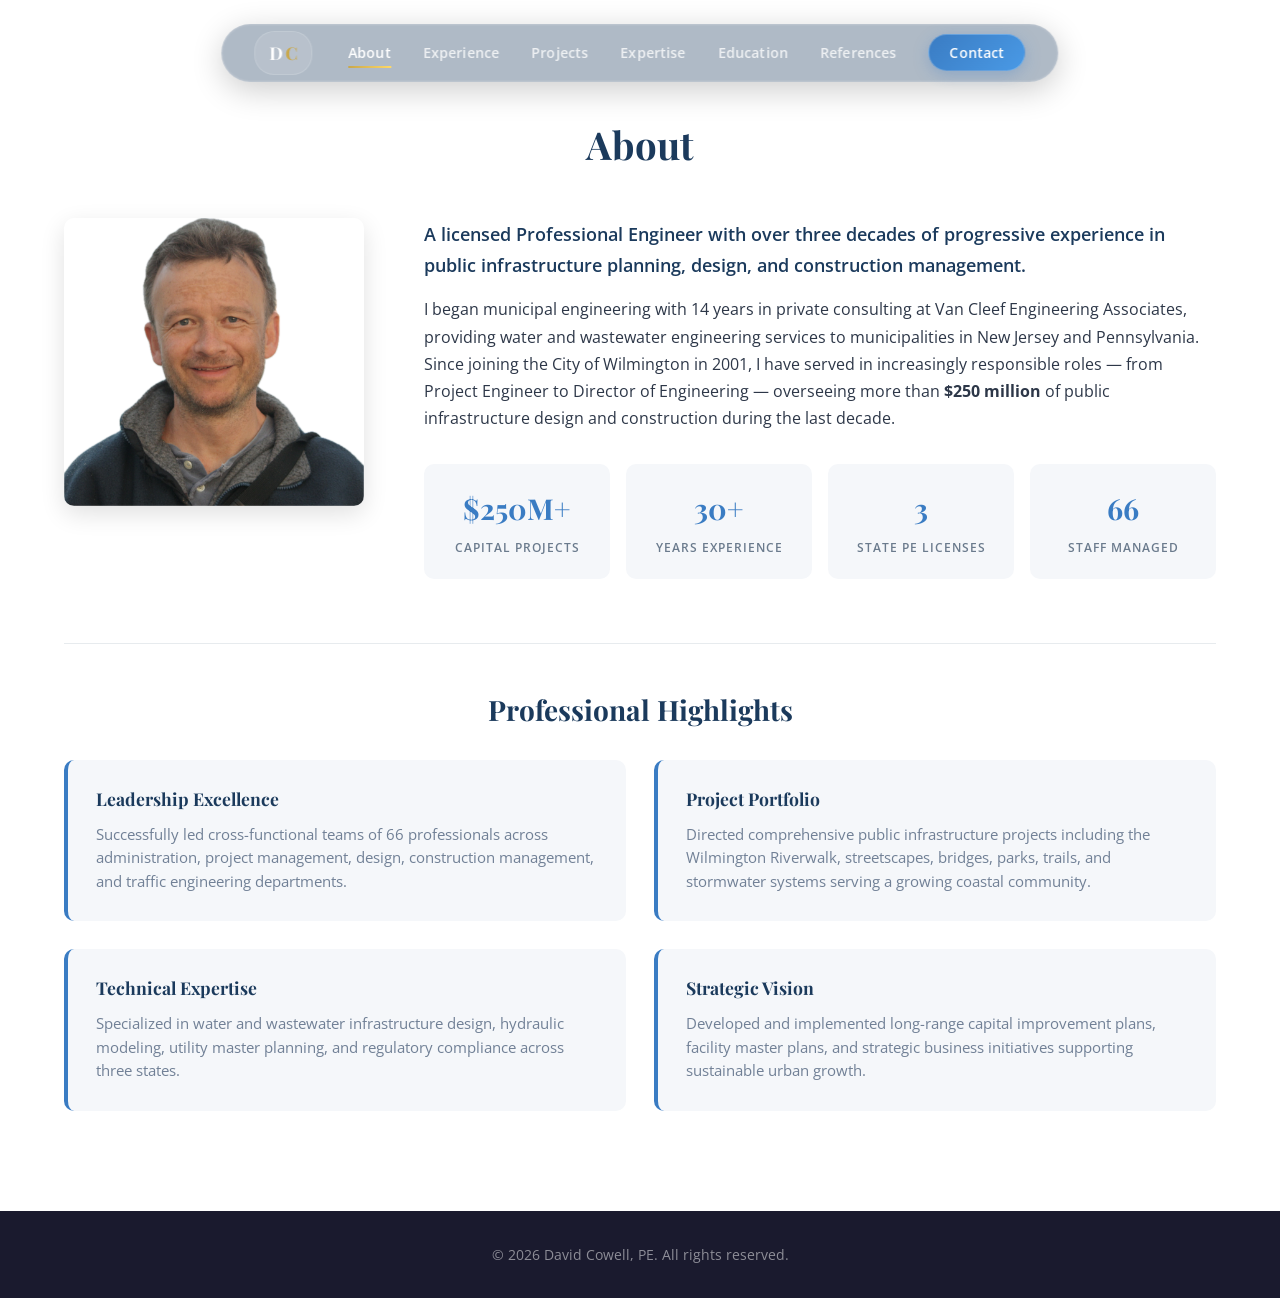
==== commit a93a85dd: "Fix headshot image path and add proper image styling" ====
--- a/about.html
+++ b/about.html
@@ -36,8 +36,7 @@
       <h2 class="section-title">About</h2>
       <div class="about-grid">
         <div class="about-photo">
-          <!-- REPLACE: Add headshot image here -->
-          <img src="/images/headshot.png" alt="Headshot Photo">
+          <img src="images/headshot.png" alt="David Cowell, PE">
         </div>
         <div class="about-text">
           <p class="lead">A licensed Professional Engineer with over three decades of progressive experience in public infrastructure planning, design, and construction management.</p>
--- a/css/style.css
+++ b/css/style.css
@@ -372,6 +372,12 @@
   gap: 60px;
   align-items: start;
   margin-top: 48px;
+}
+.about-photo img {
+  width: 100%;
+  height: auto;
+  border-radius: var(--radius);
+  box-shadow: 0 8px 24px rgba(0, 0, 0, 0.12);
 }
 .about-photo .placeholder-img {
   min-height: 360px;
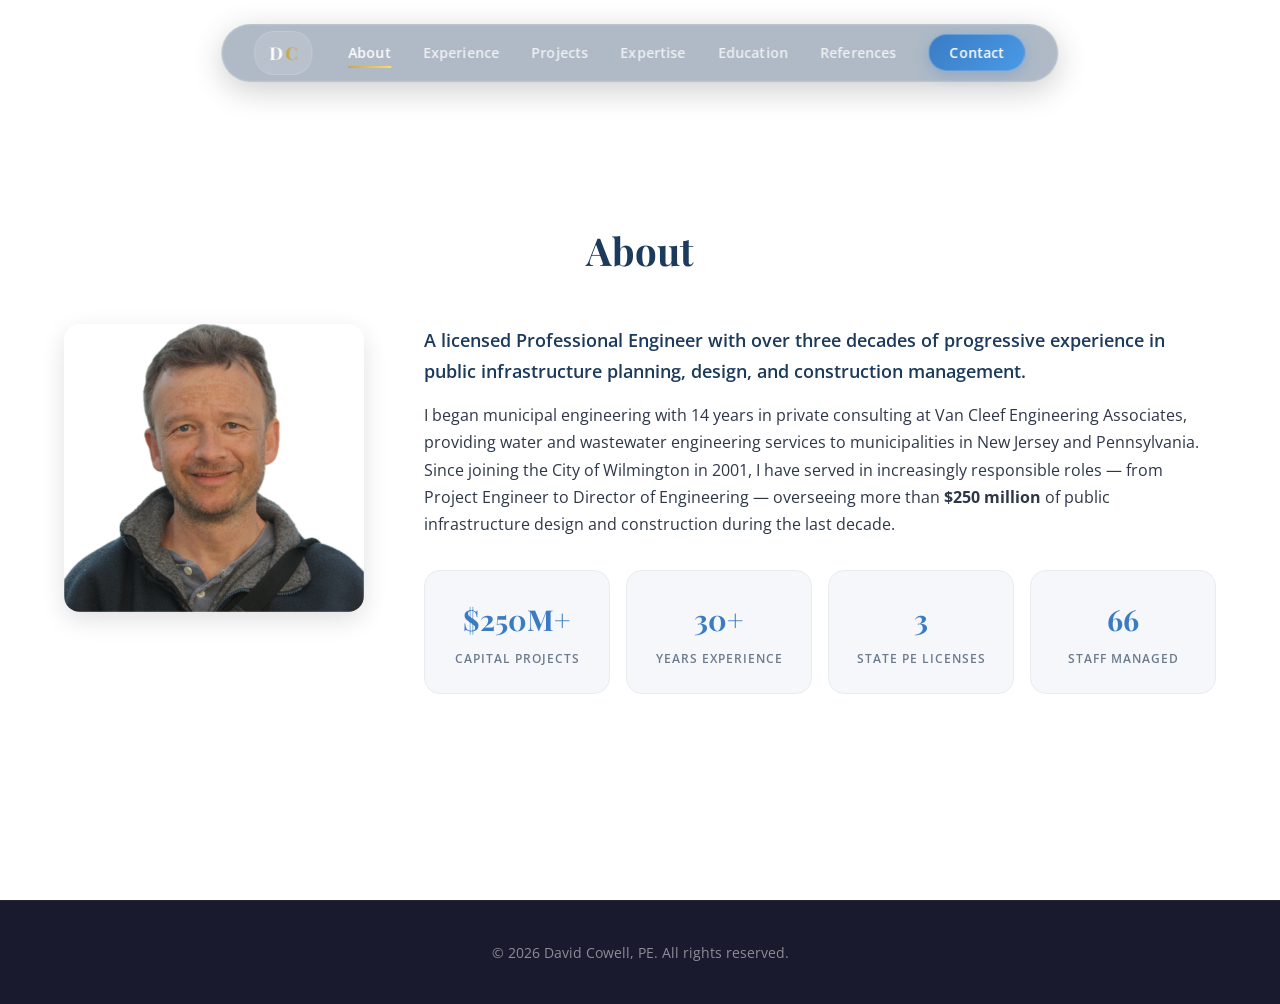
==== commit f8178097: "Visual revamp: remove extra content, add hover scale effects to all cards, polish borders/shadows/tr" ====
--- a/about.html
+++ b/about.html
@@ -61,29 +61,6 @@
           </div>
         </div>
       </div>
-
-      <!-- Professional Highlights -->
-      <div class="highlights-section">
-        <h3 class="highlights-title">Professional Highlights</h3>
-        <div class="highlights-grid">
-          <div class="highlight-item">
-            <h4>Leadership Excellence</h4>
-            <p>Successfully led cross-functional teams of 66 professionals across administration, project management, design, construction management, and traffic engineering departments.</p>
-          </div>
-          <div class="highlight-item">
-            <h4>Project Portfolio</h4>
-            <p>Directed comprehensive public infrastructure projects including the Wilmington Riverwalk, streetscapes, bridges, parks, trails, and stormwater systems serving a growing coastal community.</p>
-          </div>
-          <div class="highlight-item">
-            <h4>Technical Expertise</h4>
-            <p>Specialized in water and wastewater infrastructure design, hydraulic modeling, utility master planning, and regulatory compliance across three states.</p>
-          </div>
-          <div class="highlight-item">
-            <h4>Strategic Vision</h4>
-            <p>Developed and implemented long-range capital improvement plans, facility master plans, and strategic business initiatives supporting sustainable urban growth.</p>
-          </div>
-        </div>
-      </div>
     </div>
   </section>
 
--- a/css/style.css
+++ b/css/style.css
@@ -17,10 +17,12 @@
   --dark:       #1a1a2e;
   --text:       #2d3748;
   --text-light: #718096;
-  --shadow:     0 4px 20px rgba(0,0,0,.08);
+  --shadow:     0 4px 20px rgba(0,0,0,.06);
   --shadow-lg:  0 12px 40px rgba(0,0,0,.12);
-  --radius:     10px;
+  --shadow-xl:  0 24px 60px rgba(0,0,0,.16);
+  --radius:     16px;
   --transition: .3s ease;
+  --transition-spring: 500ms cubic-bezier(0.34, 1.56, 0.64, 1);
 }
 
 /* ---------- Reset & Base ---------- */
@@ -30,6 +32,8 @@
   scroll-behavior: smooth;
   font-size: 16px;
   height: 100%;
+  -webkit-font-smoothing: antialiased;
+  -moz-osx-font-smoothing: grayscale;
 }
 
 body {
@@ -42,6 +46,16 @@
   display: flex;
   flex-direction: column;
 }
+
+::selection {
+  background-color: var(--blue);
+  color: var(--white);
+}
+
+::-webkit-scrollbar { width: 8px; }
+::-webkit-scrollbar-track { background: var(--light-gray); }
+::-webkit-scrollbar-thumb { background: var(--gray); border-radius: 999px; }
+::-webkit-scrollbar-thumb:hover { background: var(--navy); }
 
 h1, h2, h3, h4, h5 {
   font-family: 'Playfair Display', Georgia, serif;
@@ -340,6 +354,9 @@
 .section {
   padding: 120px 0 100px;
   flex: 1 0 auto;
+  min-height: 100vh;
+  display: flex;
+  align-items: center;
 }
 .section-alt {
   background: var(--off-white);
@@ -378,6 +395,11 @@
   height: auto;
   border-radius: var(--radius);
   box-shadow: 0 8px 24px rgba(0, 0, 0, 0.12);
+  transition: transform var(--transition), box-shadow var(--transition);
+}
+.about-photo img:hover {
+  transform: scale(1.03);
+  box-shadow: var(--shadow-lg);
 }
 .about-photo .placeholder-img {
   min-height: 360px;
@@ -399,9 +421,16 @@
 }
 .stat {
   text-align: center;
-  padding: 20px 8px;
+  padding: 24px 12px;
   background: var(--off-white);
   border-radius: var(--radius);
+  border: 1px solid var(--light-gray);
+  transition: transform var(--transition), box-shadow var(--transition), border-color var(--transition);
+}
+.stat:hover {
+  transform: translateY(-4px) scale(1.03);
+  box-shadow: var(--shadow-lg);
+  border-color: var(--blue);
 }
 .stat-number {
   display: block;
@@ -418,131 +447,6 @@
   font-weight: 600;
   margin-top: 4px;
   display: block;
-}
-
-/* Highlights Section */
-.highlights-section {
-  margin-top: 64px;
-  padding-top: 48px;
-  border-top: 1px solid rgba(27, 58, 92, 0.1);
-}
-.highlights-title {
-  font-size: 1.75rem;
-  color: var(--navy);
-  margin-bottom: 32px;
-  text-align: center;
-}
-.highlights-grid {
-  display: grid;
-  grid-template-columns: repeat(2, 1fr);
-  gap: 28px;
-}
-.highlight-item {
-  background: var(--off-white);
-  padding: 28px;
-  border-radius: var(--radius);
-  border-left: 4px solid var(--blue);
-}
-.highlight-item h4 {
-  font-size: 1.1rem;
-  color: var(--navy);
-  margin-bottom: 12px;
-}
-.highlight-item p {
-  font-size: .92rem;
-  color: var(--text-light);
-  line-height: 1.6;
-}
-
-/* Qualifications Section */
-.qualifications-section {
-  margin-top: 64px;
-  padding: 48px 40px;
-  background: var(--off-white);
-  border-radius: var(--radius);
-}
-.qual-title {
-  font-size: 1.75rem;
-  color: var(--navy);
-  margin-bottom: 32px;
-  text-align: center;
-}
-.qual-content {
-  display: grid;
-  grid-template-columns: repeat(2, 1fr);
-  gap: 48px;
-}
-.qual-column h4 {
-  font-size: 1.15rem;
-  color: var(--navy);
-  margin-bottom: 16px;
-  padding-bottom: 12px;
-  border-bottom: 2px solid var(--gold);
-}
-.qual-list {
-  list-style: none;
-  padding: 0;
-}
-.qual-list li {
-  padding: 10px 0 10px 24px;
-  position: relative;
-  font-size: .92rem;
-  color: var(--text-light);
-  line-height: 1.6;
-}
-.qual-list li::before {
-  content: '▸';
-  position: absolute;
-  left: 0;
-  color: var(--blue);
-  font-weight: bold;
-}
-
-/* Recommendations Section */
-.recommendations-section {
-  margin-top: 64px;
-}
-.recommendations-title {
-  font-size: 1.75rem;
-  color: var(--navy);
-  margin-bottom: 32px;
-  text-align: center;
-}
-.testimonials-grid {
-  display: grid;
-  grid-template-columns: repeat(3, 1fr);
-  gap: 24px;
-  margin-bottom: 32px;
-}
-.testimonial-card {
-  background: var(--off-white);
-  padding: 28px;
-  border-radius: var(--radius);
-  border-top: 4px solid var(--gold);
-}
-.testimonial-text {
-  font-size: .95rem;
-  color: var(--text-light);
-  line-height: 1.7;
-  font-style: italic;
-  margin-bottom: 16px;
-}
-.testimonial-author {
-  font-size: .85rem;
-  color: var(--navy);
-  font-weight: 600;
-  text-align: right;
-}
-.ref-note {
-  background: rgba(27, 58, 92, 0.05);
-  padding: 20px 28px;
-  border-radius: var(--radius);
-  border-left: 4px solid var(--blue);
-}
-.ref-note p {
-  font-size: .9rem;
-  color: var(--text-light);
-  margin: 0;
 }
 
 /* ============================================================
@@ -593,6 +497,13 @@
   padding: 28px 32px;
   border-radius: var(--radius);
   box-shadow: var(--shadow);
+  border: 1px solid var(--light-gray);
+  transition: transform var(--transition), box-shadow var(--transition), border-color var(--transition);
+}
+.timeline-content:hover {
+  transform: translateX(6px) scale(1.01);
+  box-shadow: var(--shadow-lg);
+  border-color: var(--blue);
 }
 .timeline-content h3 {
   font-size: 1.3rem;
@@ -626,7 +537,7 @@
   flex-wrap: wrap;
 }
 .filter-btn {
-  padding: 8px 22px;
+  padding: 10px 24px;
   border: 2px solid var(--light-gray);
   background: var(--white);
   border-radius: 30px;
@@ -636,11 +547,17 @@
   color: var(--text);
   transition: all var(--transition);
 }
-.filter-btn:hover,
+.filter-btn:hover {
+  background: var(--off-white);
+  border-color: var(--blue);
+  color: var(--navy);
+  transform: translateY(-2px);
+}
 .filter-btn.active {
   background: var(--blue);
   border-color: var(--blue);
   color: var(--white);
+  box-shadow: 0 4px 16px rgba(58, 124, 195, 0.3);
 }
 
 .projects-grid {
@@ -654,11 +571,13 @@
   border-radius: var(--radius);
   overflow: hidden;
   box-shadow: var(--shadow);
-  transition: transform var(--transition), box-shadow var(--transition);
+  border: 1px solid var(--light-gray);
+  transition: transform var(--transition), box-shadow var(--transition), border-color var(--transition);
 }
 .project-card:hover {
-  transform: translateY(-6px);
-  box-shadow: var(--shadow-lg);
+  transform: translateY(-8px) scale(1.02);
+  box-shadow: var(--shadow-xl);
+  border-color: var(--blue);
 }
 
 .project-img {
@@ -726,6 +645,11 @@
   border-radius: var(--radius);
   box-shadow: var(--shadow);
   border-left: 4px solid var(--blue);
+  transition: transform var(--transition), box-shadow var(--transition);
+}
+.client-card:hover {
+  transform: translateY(-4px) scale(1.02);
+  box-shadow: var(--shadow-lg);
 }
 .client-card h4 {
   font-size: 1.05rem;
@@ -758,15 +682,17 @@
 }
 
 .skill-card {
-  background: var(--off-white);
-  padding: 36px 28px;
+  background: var(--white);
+  padding: 40px 28px;
   border-radius: var(--radius);
   text-align: center;
-  transition: transform var(--transition), box-shadow var(--transition);
+  border: 1px solid var(--light-gray);
+  transition: transform var(--transition), box-shadow var(--transition), border-color var(--transition);
 }
 .skill-card:hover {
-  transform: translateY(-4px);
-  box-shadow: var(--shadow);
+  transform: translateY(-6px) scale(1.03);
+  box-shadow: var(--shadow-lg);
+  border-color: var(--blue);
 }
 .skill-icon {
   width: 80px;
@@ -863,10 +789,17 @@
 
 .edu-card {
   background: var(--white);
-  padding: 24px 28px;
+  padding: 28px 32px;
   border-radius: var(--radius);
   box-shadow: var(--shadow);
   margin-bottom: 20px;
+  border: 1px solid var(--light-gray);
+  transition: transform var(--transition), box-shadow var(--transition), border-color var(--transition);
+}
+.edu-card:hover {
+  transform: translateY(-4px) scale(1.02);
+  box-shadow: var(--shadow-lg);
+  border-color: var(--blue);
 }
 .edu-card h4 {
   font-size: 1.05rem;
@@ -900,9 +833,16 @@
   justify-content: space-between;
   align-items: center;
   background: var(--white);
-  padding: 20px 28px;
+  padding: 22px 28px;
   border-radius: var(--radius);
   box-shadow: var(--shadow);
+  border: 1px solid var(--light-gray);
+  transition: transform var(--transition), box-shadow var(--transition), border-color var(--transition);
+}
+.license-card:hover {
+  transform: translateY(-3px) scale(1.02);
+  box-shadow: var(--shadow-lg);
+  border-color: var(--blue);
 }
 .license-state {
   font-family: 'Playfair Display', serif;
@@ -929,13 +869,18 @@
 }
 
 .ref-card {
-  background: var(--off-white);
-  padding: 32px 28px;
+  background: var(--white);
+  padding: 36px 28px;
   border-radius: var(--radius);
   text-align: center;
-  transition: transform var(--transition);
-}
-.ref-card:hover { transform: translateY(-4px); }
+  border: 1px solid var(--light-gray);
+  transition: transform var(--transition), box-shadow var(--transition), border-color var(--transition);
+}
+.ref-card:hover {
+  transform: translateY(-6px) scale(1.03);
+  box-shadow: var(--shadow-lg);
+  border-color: var(--blue);
+}
 .ref-card h4 {
   font-size: 1.15rem;
   color: var(--navy);
@@ -1026,9 +971,10 @@
   background: var(--dark);
   color: rgba(255,255,255,.5);
   text-align: center;
-  padding: 32px 0;
+  padding: 40px 0;
   font-size: .85rem;
   margin-top: auto;
+  border-top: 1px solid rgba(255,255,255,.05);
 }
 
 /* ============================================================
@@ -1122,9 +1068,6 @@
   }
   .about-photo { max-width: 300px; margin: 0 auto; }
   .about-stats { grid-template-columns: repeat(2, 1fr); }
-  .highlights-grid { grid-template-columns: 1fr; }
-  .qual-content { grid-template-columns: 1fr; gap: 32px; }
-  .testimonials-grid { grid-template-columns: 1fr; }
   .education-grid { grid-template-columns: 1fr; gap: 32px; }
   .contact-grid  { grid-template-columns: 1fr; gap: 40px; }
 }
@@ -1148,7 +1091,7 @@
 
   .hero-content h1 { font-size: 2.6rem; }
   .hero-subtitle  { font-size: 1.1rem; }
-  .section { padding: 72px 0; }
+  .section { padding: 80px 0; min-height: auto; }
   .section-title { font-size: 2rem; }
 
   .projects-grid,
